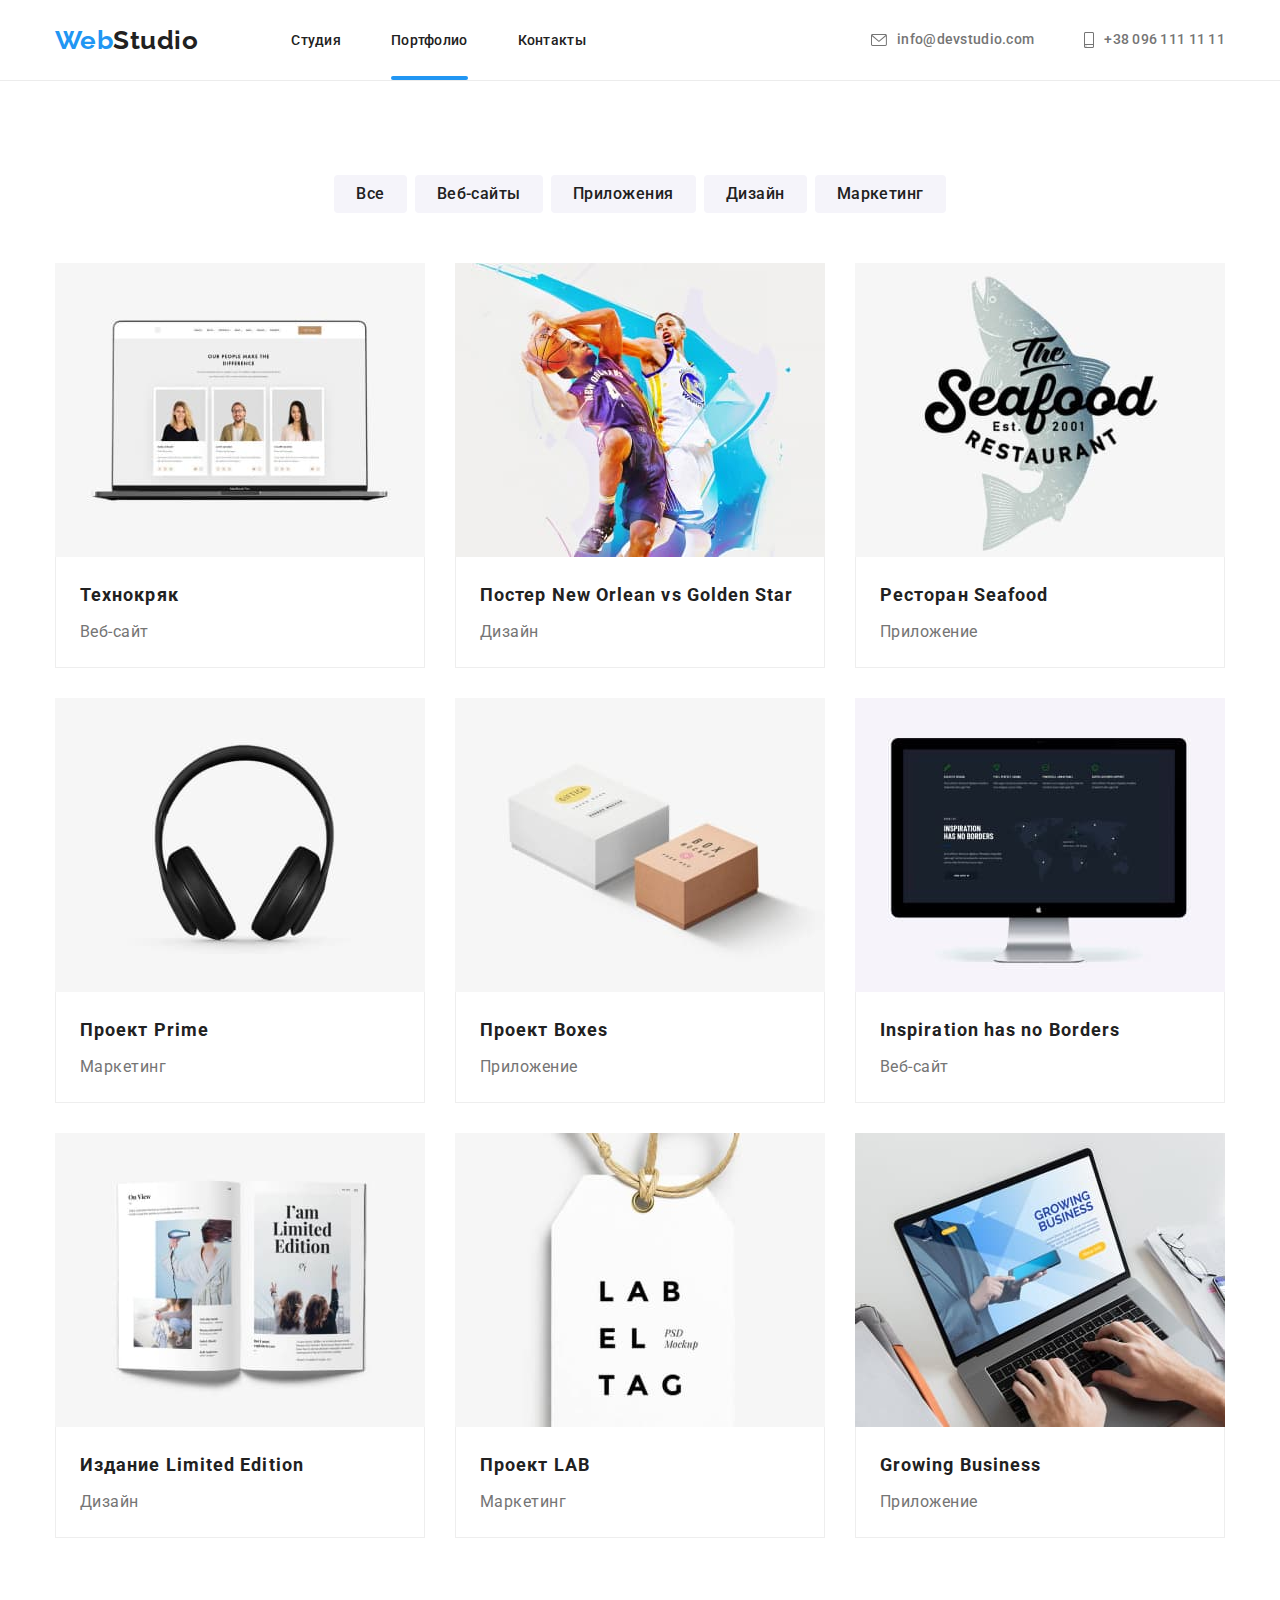
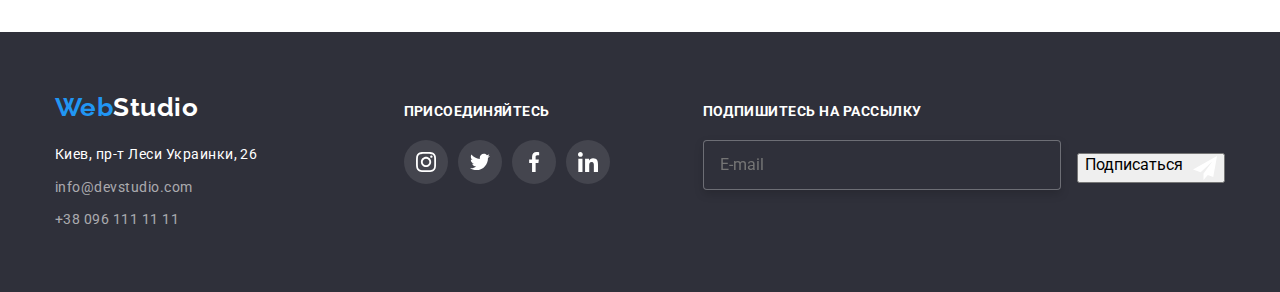
==== portfolio.html @ 2277898c "." ====
<!DOCTYPE html>
<html lang="ru">
  <head>
    <meta charset="UTF-8" />
    <meta http-equiv="X-UA-Compatible" content="IE=edge" />
    <meta name="viewport" content="width=device-width, initial-scale=1.0" />
    <title>Портфолио</title>

    <link rel="preconnect" href="https://fonts.googleapis.com" />
    <link rel="preconnect" href="https://fonts.gstatic.com" crossorigin />
    <link
      href="https://fonts.googleapis.com/css2?family=Raleway:wght@700&family=Roboto:wght@400;500;700;900&display=swap"
      rel="stylesheet"
    />

    <link
      rel="stylesheet"
      href="https://cdnjs.cloudflare.com/ajax/libs/modern-normalize/1.1.0/modern-normalize.min.css"
    />

    <link rel="stylesheet" href="./css/main.min.css">

  </head>
  <body>
    <!-- heder -->
    <header class="page-header">
      <div class="page-header__main container">
        <nav class="page-header__nav">
          <a href="" class="logo link"
            >Web<span class="logo__dark">Studio</span></a
          >
          <ul class="site-nav list">
            <li class="site-nav__item">
              <a href="./index.html" class="site-nav__link link">Студия</a>
            </li>
            <li class="site-nav__item">
              <a href="" class="site-nav__link link site-nav__link__current"
                >Портфолио</a
              >
            </li>
            <li class="site-nav__item">
              <a href="" class="site-nav__link link">Контакты</a>
            </li>
          </ul>
        </nav>

        <ul class="auth-nav list">
          <li class="auth-nav__item">
            <a href="mailto:info@devstudio.com" class="auth-nav__link link">
              <svg class="auth-nav__envelope">
                <use href="./images/icons.svg#icon-envelope"></use>
              </svg>

              info@devstudio.com
            </a>
          </li>
          <li class="auth-nav__item">
            <a href="tel:+380961111111" class="auth-nav__link link">
              <svg class="auth-nav__smartphone">
                <use href="./images/icons.svg#icon-smartphone"></use>
              </svg>

              +38 096 111 11 11
            </a>
          </li>
        </ul>
      </div>
    </header>

    <!-- main -->
    <main>
      <section class="section">
        <div class="container">
          <h1 class="visually-hidden">Фільтер по сторінці</h1>

          <!-- Навігація фільтра -->
          <ul class="navigation-list list">
            <li class="navigation-item">
              <button type="button" class="navigation-button">Все</button>
            </li>
            <li class="navigation-item">
              <button type="button" class="navigation-button">Веб-сайты</button>
            </li>
            <li class="navigation-item">
              <button type="button" class="navigation-button">
                Приложения
              </button>
            </li>
            <li class="navigation-item">
              <button type="button" class="navigation-button">Дизайн</button>
            </li>
            <li class="navigation-item">
              <button type="button" class="navigation-button">Маркетинг</button>
            </li>
          </ul>

          <!-- Фільтер -->
          <ul class="filter-list list">
            <li class="filter-item">
              <a href="" class="filter-link link">
                <div class="filter-images">
                  <img
                    src="./images/k-1.jpg"
                    alt="Технокряк"
                    width="370"
                    class="filter-img"
                  />

                  <div class="filter-overlay">
                    <p class="filter-images-text">
                      Ресурс предлагает комплексные предложения с разным уровнем
                      функционала и сервисов. Все это позволит посетителю
                      получить исчерпывающие сведения о компании или частном
                      лице.
                    </p>
                  </div>
                </div>

                <div class="filter-container">
                  <h2 class="filter-title">Технокряк</h2>
                  <p class="filter-text">Веб-сайт</p>
                </div>
              </a>
            </li>
            <li class="filter-item">
              <a href="" class="filter-link link">
                <div class="filter-images">
                  <img
                    src="./images/k-2.jpg"
                    alt="Дизайн"
                    width="370"
                    class="filter-img"
                  />
                  <div class="filter-overlay">
                    <p class="filter-images-text">
                      Ресурс предлагает комплексные предложения с разным уровнем
                      функционала и сервисов. Все это позволит посетителю
                      получить исчерпывающие сведения о компании или частном
                      лице.
                    </p>
                  </div>
                </div>

                <div class="filter-container">
                  <h2 class="filter-title">Постер New Orlean vs Golden Star</h2>
                  <p class="filter-text">Дизайн</p>
                </div>
              </a>
            </li>
            <li class="filter-item">
              <a href="" class="filter-link link">
                <div class="filter-images">
                  <img
                    src="./images/k-3.jpg"
                    alt="Приложение"
                    width="370"
                    class="filter-img"
                  />
                  <div class="filter-overlay">
                    <p class="filter-images-text">
                      Ресурс предлагает комплексные предложения с разным уровнем
                      функционала и сервисов. Все это позволит посетителю
                      получить исчерпывающие сведения о компании или частном
                      лице.
                    </p>
                  </div>
                </div>

                <div class="filter-container">
                  <h2 class="filter-title">Ресторан Seafood</h2>
                  <p class="filter-text">Приложение</p>
                </div>
              </a>
            </li>
            <li class="filter-item">
              <a href="" class="filter-link link">
                <div class="filter-images">
                  <img
                    src="./images/k-4.jpg"
                    alt="Маркетинг"
                    width="370"
                    class="filter-img"
                  />
                  <div class="filter-overlay">
                    <p class="filter-images-text">
                      Ресурс предлагает комплексные предложения с разным уровнем
                      функционала и сервисов. Все это позволит посетителю
                      получить исчерпывающие сведения о компании или частном
                      лице.
                    </p>
                  </div>
                </div>

                <div class="filter-container">
                  <h2 class="filter-title">Проект Prime</h2>
                  <p class="filter-text">Маркетинг</p>
                </div>
              </a>
            </li>
            <li class="filter-item">
              <a href="" class="filter-link link">
                <div class="filter-images">
                  <img
                    src="./images/k-5.jpg"
                    alt="Приложение"
                    width="370"
                    class="filter-img"
                  />
                  <div class="filter-overlay">
                    <p class="filter-images-text">
                      Ресурс предлагает комплексные предложения с разным уровнем
                      функционала и сервисов. Все это позволит посетителю
                      получить исчерпывающие сведения о компании или частном
                      лице.
                    </p>
                  </div>
                </div>

                <div class="filter-container">
                  <h2 class="filter-title">Проект Boxes</h2>
                  <p class="filter-text">Приложение</p>
                </div>
              </a>
            </li>
            <li class="filter-item">
              <a href="" class="filter-link link">
                <div class="filter-images">
                  <img
                    src="./images/k-6.jpg"
                    alt="Приложение"
                    width="370"
                    class="filter-img"
                  />
                  <div class="filter-overlay">
                    <p class="filter-images-text">
                      Ресурс предлагает комплексные предложения с разным уровнем
                      функционала и сервисов. Все это позволит посетителю
                      получить исчерпывающие сведения о компании или частном
                      лице.
                    </p>
                  </div>
                </div>

                <div class="filter-container">
                  <h2 class="filter-title">Inspiration has no Borders</h2>
                  <p class="filter-text">Веб-сайт</p>
                </div>
              </a>
            </li>
            <li class="filter-item">
              <a href="" class="filter-link link">
                <div class="filter-images">
                  <img
                    src="./images/k-7.jpg"
                    alt="Дизайн"
                    width="370"
                    class="filter-img"
                  />
                  <div class="filter-overlay">
                    <p class="filter-images-text">
                      Ресурс предлагает комплексные предложения с разным уровнем
                      функционала и сервисов. Все это позволит посетителю
                      получить исчерпывающие сведения о компании или частном
                      лице.
                    </p>
                  </div>
                </div>

                <div class="filter-container">
                  <h2 class="filter-title">Издание Limited Edition</h2>
                  <p class="filter-text">Дизайн</p>
                </div>
              </a>
            </li>
            <li class="filter-item">
              <a href="" class="filter-link link">
                <div class="filter-images">
                  <img
                    src="./images/k-8.jpg"
                    alt="Маркетинг"
                    width="370"
                    class="filter-img"
                  />
                  <div class="filter-overlay">
                    <p class="filter-images-text">
                      Ресурс предлагает комплексные предложения с разным уровнем
                      функционала и сервисов. Все это позволит посетителю
                      получить исчерпывающие сведения о компании или частном
                      лице.
                    </p>
                  </div>
                </div>

                <div class="filter-container">
                  <h2 class="filter-title">Проект LAB</h2>
                  <p class="filter-text">Маркетинг</p>
                </div>
              </a>
            </li>
            <li class="filter-item">
              <a href="" class="filter-link link">
                <div class="filter-images">
                  <img
                    src="./images/k-9.jpg"
                    alt="Приложение"
                    width="370"
                    class="filter-img"
                  />
                  <div class="filter-overlay">
                    <p class="filter-images-text">
                      Ресурс предлагает комплексные предложения с разным уровнем
                      функционала и сервисов. Все это позволит посетителю
                      получить исчерпывающие сведения о компании или частном
                      лице.
                    </p>
                  </div>
                </div>

                <div class="filter-container">
                  <h2 class="filter-title">Growing Business</h2>
                  <p class="filter-text">Приложение</p>
                </div>
              </a>
            </li>
          </ul>
        </div>
      </section>
    </main>

    <!----------------- footer ----------------->
    <footer class="footer">
      <div class="container footer__container">
        <div class="first-footer">
          <a href="" class="logo link"
            >Web<span class="logo__light">Studio</span>
          </a>

          <address class="address">
            <ul class="address-list list">
              <li class="address-item">
                <a
                  href="https://goo.gl/maps/rnDaSSkSqu99BaFW7"
                  class="address-maps link address-general"
                  >Киев, пр-т Леси Украинки, 26</a
                >
              </li>
              <li class="address-item">
                <a
                  href="mailto:info@devstudio.com"
                  target="_blank"
                  rel="noopener noindex nofollow"
                  class="address-link link address-general"
                  >info@devstudio.com</a
                >
              </li>
              <li class="address-item">
                <a
                  href="tel:+380961111111"
                  target="_blank"
                  rel="noopener noindex nofollow"
                  class="address-link link address-general"
                  >+38 096 111 11 11</a
                >
              </li>
            </ul>
          </address>
        </div>

        <div class="second-footer">
          <h2 class="title-icon">присоединяйтесь</h2>
          <ul class="footer-list-icon list">
            <li>
              <a href="" class="footer-link-icon link">
                <svg class="footer-icon">
                  <use href="./images/icons.svg#icon-instagram"></use>
                </svg>
              </a>
            </li>
            <li>
              <a href="" class="footer-link-icon link">
                <svg class="footer-icon">
                  <use href="./images/icons.svg#icon-twitter"></use>
                </svg>
              </a>
            </li>
            <li>
              <a href="" class="footer-link-icon link">
                <svg class="footer-icon">
                  <use href="./images/icons.svg#icon-facebook"></use>
                </svg>
              </a>
            </li>
            <li>
              <a href="" class="footer-link-icon link">
                <svg class="footer-icon">
                  <use href="./images/icons.svg#icon-linkedin"></use>
                </svg>
              </a>
            </li>
          </ul>
        </div>
        <div class="third-footer">
          <h2 class="footer-label">Подпишитесь на рассылку</h2>

          <div class="footer-btn-form">
            <input class="footer-input" type="email" placeholder="E-mail" />

            <button class="footer-button" type="button">Подписаться</button>
          </div>
        </div>
      </div>
    </footer>
  </body>
</html>
---- css/main.min.css ----
:root{--primary-text-color: #757575;--title-text-color: #212121;--accent-color: #2196f3;--text-white-color: #ffffff;--background-h-f-color: #2f303a;--background-minor-color: #f5f4fa;--background-color-icons: #afb1b8;--linear-gradient-color: rgba(47, 48, 58, 0.8);--cubic-bezier: (0.4, 0, 0.2, 1)}body{font-family:Roboto,sans-serif;letter-spacing:.03em;color:var(--primary-text-color)}.container{width:1200px;margin:0 auto;padding-left:15px;padding-right:15px}.section{padding-top:94px;padding-bottom:94px}.section__title{color:var(--title-text-color);font-weight:700;font-size:36px;line-height:1.16;text-align:center}.list{padding:0;margin:0;list-style:none}.link{text-decoration:none}img{display:block;max-width:100%;margin:0}h1,h2,h3,p{margin:0}.visually-hidden{position:absolute;width:1px;height:1px;margin:-1px;border:0;padding:0;white-space:nowrap;clip-path:inset(100%);clip:rect(0 0 0 0);overflow:hidden}.logo{display:block;font-family:Raleway,sans-serif;font-weight:700;font-size:26px;line-height:1.19;color:var(--accent-color)}.logo__dark{color:var(--title-text-color)}.logo__light{color:var(--text-white-color)}.button{width:200px;height:50px;justify-content:center;align-items:center;border:none;cursor:pointer;background-color:var(--accent-color);color:var(--text-white-color);box-shadow:0px 4px 4px rgba(0,0,0,.15);border-radius:4px}.page-header{background-color:var(--text-white-color);border-bottom:1px solid #ececec}.page-header__main{display:flex}.page-header__nav{display:flex;align-items:center}.site-nav{display:flex;margin-left:93px}.site-nav__item{margin-right:50px}.site-nav__item:last-child{margin-right:0}.site-nav__link{padding-top:32px;padding-bottom:32px;color:var(--title-text-color);font-weight:500;font-size:14px;line-height:1.14;letter-spacing:.02em;transition-property:color;transition-duration:250ms;transition-timing-function:var(--cubic-bezier)}.site-nav__link:hover,.site-nav__link:focus{color:var(--accent-color)}.site-nav__link.current{color:var(--accent-color)}.site-nav__link{position:relative}.site-nav__link__current::after{content:"";position:absolute;width:100%;height:2px;bottom:0;left:0;background-color:var(--accent-color);background-repeat:4px}.site-nav__link__current::after{content:"";width:100%;height:4px;border-radius:2px}.auth-nav{display:flex;align-items:center;margin-left:auto}.auth-nav__item{margin-left:50px}.auth-nav__item:first-child{margin-left:0}.auth-nav__link{display:flex;align-items:center;padding-top:32px;padding-bottom:32px;color:var(--primary-text-color);fill:var(--primary-text-color);font-weight:500;font-size:14px;line-height:1.14;letter-spacing:.02em;transition-property:color,fill;transition-duration:250ms;transition-timing-function:var(--cubic-bezier)}.auth-nav__link:hover,.auth-nav__link:focus{color:var(--accent-color);fill:var(--accent-color)}.auth-nav__envelope{width:16px;height:12px;margin-right:10px}.auth-nav__smartphone{width:10px;height:16px;margin-right:10px}.hero{max-width:1600px;height:600px;margin-left:auto;margin-right:auto;padding-top:200px;padding-bottom:200px;text-align:center;background-color:var(--background-h-f-color);background-image:linear-gradient(to right, rgba(47, 48, 58, 0.4), rgba(47, 48, 58, 0.4)),url(../images/Img.svg);background-repeat:no-repeat;background-position:center;background-size:cover}.hero__title{margin-top:0;margin-bottom:30px;color:var(--text-white-color);font-weight:900;font-size:44px;line-height:1.36;letter-spacing:.06em;text-transform:uppercase}.hero__button{font-weight:700;font-size:16px;line-height:1.87;text-align:center;letter-spacing:.06em;border:rgba(0,0,0,0)}.footer{padding-top:60px;padding-bottom:60px;background-color:var(--background-h-f-color)}.footer__container{display:flex;align-items:baseline}.first-footer{flex-grow:1;align-items:center}.address{display:flex;font-style:normal}.address-list{margin-top:20px}.address-list .address-item+.address-item{margin-top:9px}.address-general{font-size:14px;line-height:1.71}.address-maps{color:var(--text-white-color)}.address-link{color:rgba(255,255,255,.6)}.second-footer{align-items:center;margin-left:70px}.title-icon{margin-bottom:20px;font-weight:700;font-size:14px;line-height:1.14;text-transform:uppercase;color:var(--text-white-color)}.footer-list-icon{display:flex;align-items:center}.footer-link-icon{width:44px;height:44px;border-radius:50%;display:flex;justify-content:center;align-items:center;background:rgba(255,255,255,.1);fill:var(--text-white-color);transition-property:background-color,fill;transition-duration:250ms;transition-timing-function:var(--cubic-bezier)}.footer-link-icon:hover,.footer-link-icon:focus{background-color:var(--accent-color);fill:var(--text-white-color)}.footer-list-icon li+li{margin-left:10px}.footer-icon{width:20px;height:20px}.third-footer{margin-left:93px}.footer-label{margin-bottom:20px;font-weight:700;font-size:14px;line-height:1.14;text-transform:uppercase;color:var(--text-white-color)}.footer-input{width:358px;height:50px;padding-left:16px;color:var(--text-white-color);background-color:var(--background-h-f-color);border:1px solid rgba(255,255,255,.3);filter:drop-shadow(0px 4px 4px rgba(0, 0, 0, 0.15));border-radius:4px}.footer-button{display:inline-flex;margin-left:12px}.footer-button::after{content:"";width:24px;height:24px;margin-left:10px;background-image:url(../images/envelope-f.svg);background-size:contain}.footer-button:hover,.footer-button:focus{background-color:var(--accent-color)}.features{display:flex}.features__container{display:flex;justify-content:center;align-items:center;height:120px;margin-bottom:30px;background-color:var(--background-minor-color)}.features__icon{width:70px;height:70px}.features__item{margin-left:30px}.features__item:first-child{margin-left:0}.features__title{color:var(--title-text-color);font-weight:700;font-size:14px;line-height:1.14;text-transform:uppercase;margin-top:0;margin-bottom:10px}.features__text{font-size:14px;line-height:1.71;margin-top:0;margin-bottom:0}.work{padding-top:0}.work__title{margin-bottom:50px}.works{display:flex}.works__item{position:relative;width:370px;height:294px}.works__container{display:flex;position:absolute;justify-content:center;align-items:center;left:0;bottom:0;width:370px;height:70px;background:var(--linear-gradient-color)}.works__title{font-weight:700;font-size:14px;line-height:1.14;text-transform:uppercase;color:var(--text-white-color)}.works__item{margin-left:30px}.works__item:first-child{margin-left:0}.our-team{background-color:var(--background-minor-color)}.our-team__title{margin-top:0;margin-bottom:50px}.team{display:flex}.team__item{width:270px;margin-left:30px;background-color:var(--text-white-color);box-shadow:0px 1px 3px rgba(0,0,0,.12),0px 1px 1px rgba(0,0,0,.14),0px 2px 1px rgba(0,0,0,.2);border-radius:0px 0px 4px 4px}.team__item:first-child{margin-left:0}.team__container{display:block;text-align:center;padding-top:30px;padding-bottom:30px}.team__title{color:var(--title-text-color);font-weight:500;font-size:16px;line-height:1.18;margin-top:0;margin-bottom:10px}.team__text{font-size:16px;line-height:1.18;margin-top:0;margin-bottom:16px}.network{display:flex;justify-content:center;text-align:center}.network__item{margin-left:10px}.network__item:first-child{margin-left:0}.network__link{width:44px;height:44px;border-radius:50%;display:flex;justify-content:center;align-items:center;fill:var(--background-color-icons);transition-property:background-color,fill;transition-duration:250ms;transition-timing-function:var(--cubic-bezier)}.network__link:hover,.network__link:focus{background-color:var(--accent-color);fill:var(--text-white-color)}.network__icon{width:20px;height:20px}.customers__title{margin-bottom:50px}.customers{display:flex}.customers__link{width:170px;height:92px;display:flex;justify-content:center;align-items:center;fill:var(--background-color-icons);border:1px solid var(--background-color-icons);box-sizing:border-box;border-radius:4px;transition-property:border,fill;transition-duration:250ms;transition-timing-function:var(--cubic-bezier)}.customers__link:hover,.customers__link:focus{border:1px solid var(--accent-color);fill:var(--accent-color)}.customers_svg{width:106px;height:60px}.customers__item{margin-left:30px}.customers__item:first-child{margin-left:0}.navigation-list{display:flex;justify-content:center;margin-bottom:50px}.navigation-button{border:none;margin:0;padding:6px 22px;background-color:#f5f4fa;color:var(--title-text-color);font-weight:500;font-size:16px;line-height:1.62;text-align:center;letter-spacing:.03em;border-radius:4px;cursor:pointer;transition-property:background-color,color,box-shadow;transition-duration:250ms;transition-timing-function:var(--cubic-bezier)}.navigation-list .navigation-button:hover,.navigation-list .navigation-button:focus{background-color:var(--accent-color);color:var(--text-white-color);box-shadow:0px 3px 1px rgba(0,0,0,.1),0px 1px 2px rgba(0,0,0,.08),0px 2px 2px rgba(0,0,0,.12)}.navigation-list .navigation-item+.navigation-item{margin-left:8px}.filter-list{display:flex;flex-wrap:wrap;margin:-15px}.filter-item{width:370px;margin:15px}.filter-link{display:block;color:var(--primary-text-color);transition-property:box-shadow;transition-duration:250ms;transition-timing-function:var(--cubic-bezier)}.filter-link:hover,.filter-link:focus{box-shadow:0px 1px 1px rgba(0,0,0,.12),0px 4px 4px rgba(0,0,0,.06),1px 4px 6px rgba(0,0,0,.16)}.filter-link:hover .filter-overlay{transform:translateY(0)}.filter-images{position:relative;width:100%;overflow:hidden}.filter-overlay{position:absolute;width:100%;height:100%;top:0;left:0;background:rgba(33,150,243,.9);transform:translateY(100%);transition:transform 250ms cubic-bezier(0.4, 0, 0.2, 1)}.filter-images-text{padding:63px 24px;font-weight:400;font-size:18px;line-height:1.55;color:var(--text-white-color)}.filter-container{padding:20px 24px;border-right-width:1px;border-right-style:solid;border-right-color:#eee;border-bottom-width:1px;border-bottom-style:solid;border-bottom-color:#eee;border-left-width:1px;border-left-style:solid;border-left-color:#eee}.filter-title{margin-bottom:4px;color:var(--title-text-color);font-weight:700;font-size:18px;line-height:2;letter-spacing:.06em}.filter-text{font-size:16px;line-height:1.87}.modal{position:fixed;top:0;left:0;width:100%;height:100%;background:rgba(0,0,0,.2)}.modal.is-hidden{opacity:0;pointer-events:none}.modal-window{position:absolute;top:50%;left:50%;transform:translate(-50%, -50%);padding:40px;background:var(--text-white-color);box-shadow:0px 1px 3px rgba(0,0,0,.12),0px 1px 1px rgba(0,0,0,.14),0px 2px 1px rgba(0,0,0,.2);border-radius:4px}.modal-button{display:flex;position:absolute;top:8px;right:8px;align-items:center;justify-content:center;border:none;width:30px;height:30px;cursor:pointer;border-radius:50%;border:1px solid rgba(0,0,0,.1);background:rgba(0,0,0,0);transition-property:fill;transition-duration:250ms;transition-timing-function:var(--cubic-bezier)}.modal-svg{top:8px;right:8px;border:none;width:18px;height:18px}.modal-button:hover,.modal-button:focus{fill:var(--accent-color)}.modal-title{margin-bottom:12px;font-weight:700;font-size:20px;line-height:1.15;text-align:center;color:var(--title-text-color)}.modal-form{display:block;width:448px;margin:0 auto;justify-content:center;align-items:center}.form-label{display:block;margin-bottom:4px;font-weight:400;font-size:12px;line-height:1.16;letter-spacing:.01em;color:var(--primary-text-color)}.modal-container{position:relative;margin-bottom:10px}.form-input{width:100%;height:40px;outline:none;padding:12px 42px;border:1px solid rgba(33,33,33,.2);border-radius:4px;transition-property:border;transition-duration:250ms;transition-timing-function:var(--cubic-bezier)}.form-input:focus{border-color:var(--accent-color)}.modal-form-svg{position:absolute;top:50%;left:15px;transform:translateY(-50%);width:18px;height:18px;transition-property:fill;transition-duration:250ms;transition-timing-function:var(--cubic-bezier)}.modal-container:focus-within .modal-form-svg{border-color:var(--accent-color);fill:var(--accent-color)}.form-textarea{resize:none;width:100%;height:120px;margin-bottom:20px;padding-top:10px;font-weight:400;font-size:12px;line-height:1.16;letter-spacing:.01em;color:rgba(117,117,117,.5);border:1px solid rgba(33,33,33,.2);border-radius:4px}.checkbox-h{--webkit-appearance: none;--moz-appearance: none;appearance:none}.label-checkbox{display:flex;justify-content:center;align-items:center;cursor:pointer;margin-bottom:30px}.icon{display:flex;align-items:center;margin-right:9px;width:16px;height:15px;border:2px solid var(--title-text-color);border-radius:2px}.checkbox-h:focus+.icon{border-color:var(--accent-color);background-image:url(../images/icon\ check1.svg);border-style:contain;background-origin:border-box}.svg-checkbox{width:16px;height:15px;border-radius:1px solid var(--title-text-color)}.span-checkbox{font-size:14px;line-height:1.71}.link-checkbox{font-size:14px;line-height:1.71;color:var(--accent-color)}.button-submit{display:flex;margin:0 auto}/*# sourceMappingURL=main.min.css.map */
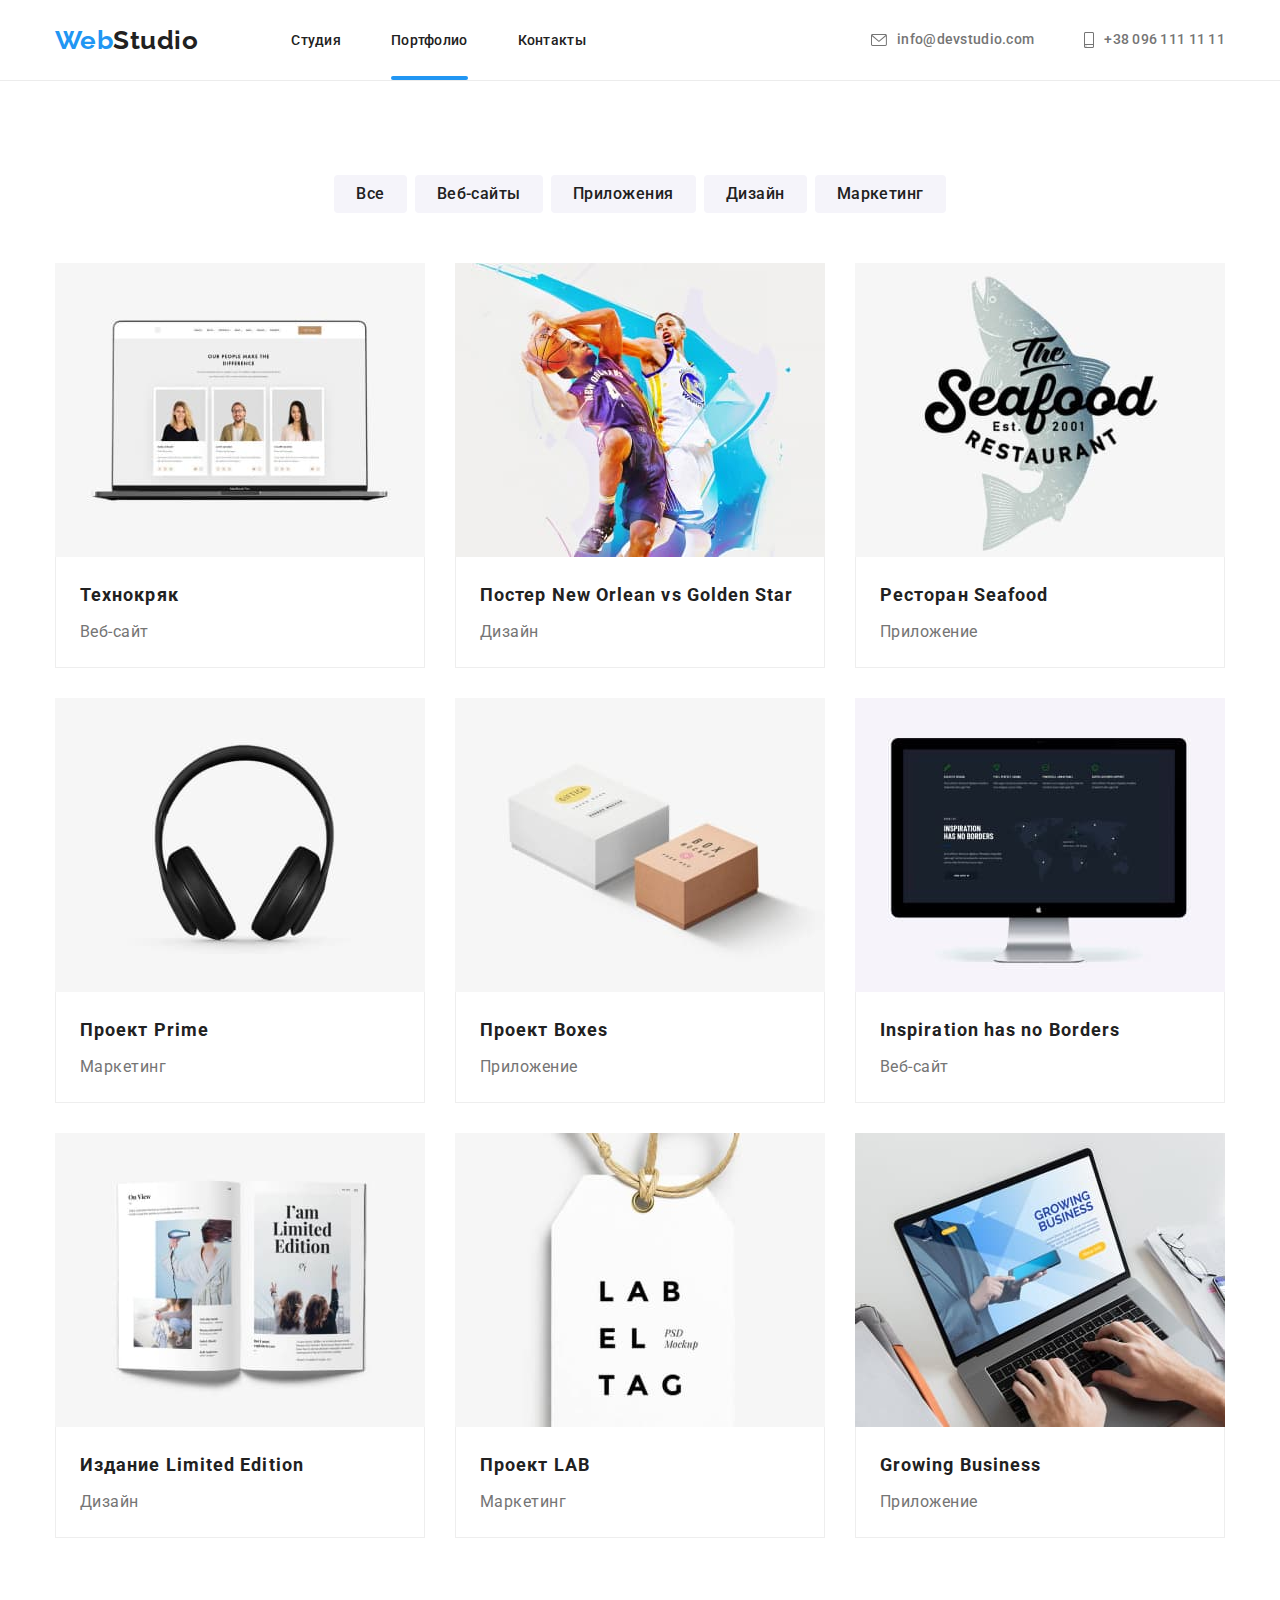
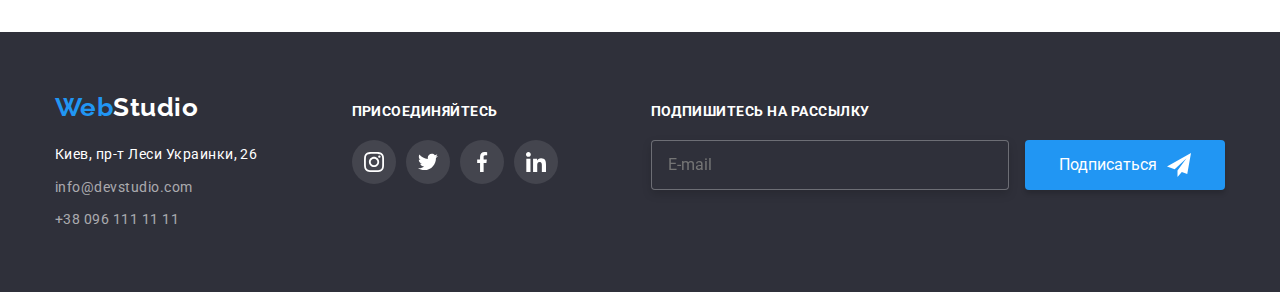
==== commit c61ce086: "ю" ====
--- a/portfolio.html
+++ b/portfolio.html
@@ -18,8 +18,7 @@
       href="https://cdnjs.cloudflare.com/ajax/libs/modern-normalize/1.1.0/modern-normalize.min.css"
     />
 
-    <link rel="stylesheet" href="./css/main.min.css">
-
+    <link rel="stylesheet" href="./css/main.min.css" />
   </head>
   <body>
     <!-- heder -->
@@ -328,7 +327,7 @@
     </main>
 
     <!----------------- footer ----------------->
-    <footer class="footer">
+      <footer class="footer">
       <div class="container footer__container">
         <div class="first-footer">
           <a href="" class="logo link"
@@ -369,28 +368,28 @@
         <div class="second-footer">
           <h2 class="title-icon">присоединяйтесь</h2>
           <ul class="footer-list-icon list">
-            <li>
+            <li class="footer-list-item">
               <a href="" class="footer-link-icon link">
                 <svg class="footer-icon">
                   <use href="./images/icons.svg#icon-instagram"></use>
                 </svg>
               </a>
             </li>
-            <li>
+            <li class="footer-list-item">
               <a href="" class="footer-link-icon link">
                 <svg class="footer-icon">
                   <use href="./images/icons.svg#icon-twitter"></use>
                 </svg>
               </a>
             </li>
-            <li>
+            <li class="footer-list-item">
               <a href="" class="footer-link-icon link">
                 <svg class="footer-icon">
                   <use href="./images/icons.svg#icon-facebook"></use>
                 </svg>
               </a>
             </li>
-            <li>
+            <li class="footer-list-item">
               <a href="" class="footer-link-icon link">
                 <svg class="footer-icon">
                   <use href="./images/icons.svg#icon-linkedin"></use>
@@ -399,14 +398,15 @@
             </li>
           </ul>
         </div>
+
         <div class="third-footer">
           <h2 class="footer-label">Подпишитесь на рассылку</h2>
 
-          <div class="footer-btn-form">
+          <form class="footer-btn-form">
             <input class="footer-input" type="email" placeholder="E-mail" />
 
-            <button class="footer-button" type="button">Подписаться</button>
-          </div>
+            <button class="button footer-button" type="button">Подписаться</button>
+          </form>
         </div>
       </div>
     </footer>
--- a/css/main.min.css
+++ b/css/main.min.css
@@ -1 +1 @@
-:root{--primary-text-color: #757575;--title-text-color: #212121;--accent-color: #2196f3;--text-white-color: #ffffff;--background-h-f-color: #2f303a;--background-minor-color: #f5f4fa;--background-color-icons: #afb1b8;--linear-gradient-color: rgba(47, 48, 58, 0.8);--cubic-bezier: (0.4, 0, 0.2, 1)}body{font-family:Roboto,sans-serif;letter-spacing:.03em;color:var(--primary-text-color)}.container{width:1200px;margin:0 auto;padding-left:15px;padding-right:15px}.section{padding-top:94px;padding-bottom:94px}.section__title{color:var(--title-text-color);font-weight:700;font-size:36px;line-height:1.16;text-align:center}.list{padding:0;margin:0;list-style:none}.link{text-decoration:none}img{display:block;max-width:100%;margin:0}h1,h2,h3,p{margin:0}.visually-hidden{position:absolute;width:1px;height:1px;margin:-1px;border:0;padding:0;white-space:nowrap;clip-path:inset(100%);clip:rect(0 0 0 0);overflow:hidden}.logo{display:block;font-family:Raleway,sans-serif;font-weight:700;font-size:26px;line-height:1.19;color:var(--accent-color)}.logo__dark{color:var(--title-text-color)}.logo__light{color:var(--text-white-color)}.button{width:200px;height:50px;justify-content:center;align-items:center;border:none;cursor:pointer;background-color:var(--accent-color);color:var(--text-white-color);box-shadow:0px 4px 4px rgba(0,0,0,.15);border-radius:4px}.page-header{background-color:var(--text-white-color);border-bottom:1px solid #ececec}.page-header__main{display:flex}.page-header__nav{display:flex;align-items:center}.site-nav{display:flex;margin-left:93px}.site-nav__item{margin-right:50px}.site-nav__item:last-child{margin-right:0}.site-nav__link{padding-top:32px;padding-bottom:32px;color:var(--title-text-color);font-weight:500;font-size:14px;line-height:1.14;letter-spacing:.02em;transition-property:color;transition-duration:250ms;transition-timing-function:var(--cubic-bezier)}.site-nav__link:hover,.site-nav__link:focus{color:var(--accent-color)}.site-nav__link.current{color:var(--accent-color)}.site-nav__link{position:relative}.site-nav__link__current::after{content:"";position:absolute;width:100%;height:2px;bottom:0;left:0;background-color:var(--accent-color);background-repeat:4px}.site-nav__link__current::after{content:"";width:100%;height:4px;border-radius:2px}.auth-nav{display:flex;align-items:center;margin-left:auto}.auth-nav__item{margin-left:50px}.auth-nav__item:first-child{margin-left:0}.auth-nav__link{display:flex;align-items:center;padding-top:32px;padding-bottom:32px;color:var(--primary-text-color);fill:var(--primary-text-color);font-weight:500;font-size:14px;line-height:1.14;letter-spacing:.02em;transition-property:color,fill;transition-duration:250ms;transition-timing-function:var(--cubic-bezier)}.auth-nav__link:hover,.auth-nav__link:focus{color:var(--accent-color);fill:var(--accent-color)}.auth-nav__envelope{width:16px;height:12px;margin-right:10px}.auth-nav__smartphone{width:10px;height:16px;margin-right:10px}.hero{max-width:1600px;height:600px;margin-left:auto;margin-right:auto;padding-top:200px;padding-bottom:200px;text-align:center;background-color:var(--background-h-f-color);background-image:linear-gradient(to right, rgba(47, 48, 58, 0.4), rgba(47, 48, 58, 0.4)),url(../images/Img.svg);background-repeat:no-repeat;background-position:center;background-size:cover}.hero__title{margin-top:0;margin-bottom:30px;color:var(--text-white-color);font-weight:900;font-size:44px;line-height:1.36;letter-spacing:.06em;text-transform:uppercase}.hero__button{font-weight:700;font-size:16px;line-height:1.87;text-align:center;letter-spacing:.06em;border:rgba(0,0,0,0)}.footer{padding-top:60px;padding-bottom:60px;background-color:var(--background-h-f-color)}.footer__container{display:flex;align-items:baseline}.first-footer{flex-grow:1;align-items:center}.address{display:flex;font-style:normal}.address-list{margin-top:20px}.address-list .address-item+.address-item{margin-top:9px}.address-general{font-size:14px;line-height:1.71}.address-maps{color:var(--text-white-color)}.address-link{color:rgba(255,255,255,.6)}.second-footer{align-items:center;margin-left:70px}.title-icon{margin-bottom:20px;font-weight:700;font-size:14px;line-height:1.14;text-transform:uppercase;color:var(--text-white-color)}.footer-list-icon{display:flex;align-items:center}.footer-link-icon{width:44px;height:44px;border-radius:50%;display:flex;justify-content:center;align-items:center;background:rgba(255,255,255,.1);fill:var(--text-white-color);transition-property:background-color,fill;transition-duration:250ms;transition-timing-function:var(--cubic-bezier)}.footer-link-icon:hover,.footer-link-icon:focus{background-color:var(--accent-color);fill:var(--text-white-color)}.footer-list-icon li+li{margin-left:10px}.footer-icon{width:20px;height:20px}.third-footer{margin-left:93px}.footer-label{margin-bottom:20px;font-weight:700;font-size:14px;line-height:1.14;text-transform:uppercase;color:var(--text-white-color)}.footer-input{width:358px;height:50px;padding-left:16px;color:var(--text-white-color);background-color:var(--background-h-f-color);border:1px solid rgba(255,255,255,.3);filter:drop-shadow(0px 4px 4px rgba(0, 0, 0, 0.15));border-radius:4px}.footer-button{display:inline-flex;margin-left:12px}.footer-button::after{content:"";width:24px;height:24px;margin-left:10px;background-image:url(../images/envelope-f.svg);background-size:contain}.footer-button:hover,.footer-button:focus{background-color:var(--accent-color)}.features{display:flex}.features__container{display:flex;justify-content:center;align-items:center;height:120px;margin-bottom:30px;background-color:var(--background-minor-color)}.features__icon{width:70px;height:70px}.features__item{margin-left:30px}.features__item:first-child{margin-left:0}.features__title{color:var(--title-text-color);font-weight:700;font-size:14px;line-height:1.14;text-transform:uppercase;margin-top:0;margin-bottom:10px}.features__text{font-size:14px;line-height:1.71;margin-top:0;margin-bottom:0}.work{padding-top:0}.work__title{margin-bottom:50px}.works{display:flex}.works__item{position:relative;width:370px;height:294px}.works__container{display:flex;position:absolute;justify-content:center;align-items:center;left:0;bottom:0;width:370px;height:70px;background:var(--linear-gradient-color)}.works__title{font-weight:700;font-size:14px;line-height:1.14;text-transform:uppercase;color:var(--text-white-color)}.works__item{margin-left:30px}.works__item:first-child{margin-left:0}.our-team{background-color:var(--background-minor-color)}.our-team__title{margin-top:0;margin-bottom:50px}.team{display:flex}.team__item{width:270px;margin-left:30px;background-color:var(--text-white-color);box-shadow:0px 1px 3px rgba(0,0,0,.12),0px 1px 1px rgba(0,0,0,.14),0px 2px 1px rgba(0,0,0,.2);border-radius:0px 0px 4px 4px}.team__item:first-child{margin-left:0}.team__container{display:block;text-align:center;padding-top:30px;padding-bottom:30px}.team__title{color:var(--title-text-color);font-weight:500;font-size:16px;line-height:1.18;margin-top:0;margin-bottom:10px}.team__text{font-size:16px;line-height:1.18;margin-top:0;margin-bottom:16px}.network{display:flex;justify-content:center;text-align:center}.network__item{margin-left:10px}.network__item:first-child{margin-left:0}.network__link{width:44px;height:44px;border-radius:50%;display:flex;justify-content:center;align-items:center;fill:var(--background-color-icons);transition-property:background-color,fill;transition-duration:250ms;transition-timing-function:var(--cubic-bezier)}.network__link:hover,.network__link:focus{background-color:var(--accent-color);fill:var(--text-white-color)}.network__icon{width:20px;height:20px}.customers__title{margin-bottom:50px}.customers{display:flex}.customers__link{width:170px;height:92px;display:flex;justify-content:center;align-items:center;fill:var(--background-color-icons);border:1px solid var(--background-color-icons);box-sizing:border-box;border-radius:4px;transition-property:border,fill;transition-duration:250ms;transition-timing-function:var(--cubic-bezier)}.customers__link:hover,.customers__link:focus{border:1px solid var(--accent-color);fill:var(--accent-color)}.customers_svg{width:106px;height:60px}.customers__item{margin-left:30px}.customers__item:first-child{margin-left:0}.navigation-list{display:flex;justify-content:center;margin-bottom:50px}.navigation-button{border:none;margin:0;padding:6px 22px;background-color:#f5f4fa;color:var(--title-text-color);font-weight:500;font-size:16px;line-height:1.62;text-align:center;letter-spacing:.03em;border-radius:4px;cursor:pointer;transition-property:background-color,color,box-shadow;transition-duration:250ms;transition-timing-function:var(--cubic-bezier)}.navigation-list .navigation-button:hover,.navigation-list .navigation-button:focus{background-color:var(--accent-color);color:var(--text-white-color);box-shadow:0px 3px 1px rgba(0,0,0,.1),0px 1px 2px rgba(0,0,0,.08),0px 2px 2px rgba(0,0,0,.12)}.navigation-list .navigation-item+.navigation-item{margin-left:8px}.filter-list{display:flex;flex-wrap:wrap;margin:-15px}.filter-item{width:370px;margin:15px}.filter-link{display:block;color:var(--primary-text-color);transition-property:box-shadow;transition-duration:250ms;transition-timing-function:var(--cubic-bezier)}.filter-link:hover,.filter-link:focus{box-shadow:0px 1px 1px rgba(0,0,0,.12),0px 4px 4px rgba(0,0,0,.06),1px 4px 6px rgba(0,0,0,.16)}.filter-link:hover .filter-overlay{transform:translateY(0)}.filter-images{position:relative;width:100%;overflow:hidden}.filter-overlay{position:absolute;width:100%;height:100%;top:0;left:0;background:rgba(33,150,243,.9);transform:translateY(100%);transition:transform 250ms cubic-bezier(0.4, 0, 0.2, 1)}.filter-images-text{padding:63px 24px;font-weight:400;font-size:18px;line-height:1.55;color:var(--text-white-color)}.filter-container{padding:20px 24px;border-right-width:1px;border-right-style:solid;border-right-color:#eee;border-bottom-width:1px;border-bottom-style:solid;border-bottom-color:#eee;border-left-width:1px;border-left-style:solid;border-left-color:#eee}.filter-title{margin-bottom:4px;color:var(--title-text-color);font-weight:700;font-size:18px;line-height:2;letter-spacing:.06em}.filter-text{font-size:16px;line-height:1.87}.modal{position:fixed;top:0;left:0;width:100%;height:100%;background:rgba(0,0,0,.2)}.modal.is-hidden{opacity:0;pointer-events:none}.modal-window{position:absolute;top:50%;left:50%;transform:translate(-50%, -50%);padding:40px;background:var(--text-white-color);box-shadow:0px 1px 3px rgba(0,0,0,.12),0px 1px 1px rgba(0,0,0,.14),0px 2px 1px rgba(0,0,0,.2);border-radius:4px}.modal-button{display:flex;position:absolute;top:8px;right:8px;align-items:center;justify-content:center;border:none;width:30px;height:30px;cursor:pointer;border-radius:50%;border:1px solid rgba(0,0,0,.1);background:rgba(0,0,0,0);transition-property:fill;transition-duration:250ms;transition-timing-function:var(--cubic-bezier)}.modal-svg{top:8px;right:8px;border:none;width:18px;height:18px}.modal-button:hover,.modal-button:focus{fill:var(--accent-color)}.modal-title{margin-bottom:12px;font-weight:700;font-size:20px;line-height:1.15;text-align:center;color:var(--title-text-color)}.modal-form{display:block;width:448px;margin:0 auto;justify-content:center;align-items:center}.form-label{display:block;margin-bottom:4px;font-weight:400;font-size:12px;line-height:1.16;letter-spacing:.01em;color:var(--primary-text-color)}.modal-container{position:relative;margin-bottom:10px}.form-input{width:100%;height:40px;outline:none;padding:12px 42px;border:1px solid rgba(33,33,33,.2);border-radius:4px;transition-property:border;transition-duration:250ms;transition-timing-function:var(--cubic-bezier)}.form-input:focus{border-color:var(--accent-color)}.modal-form-svg{position:absolute;top:50%;left:15px;transform:translateY(-50%);width:18px;height:18px;transition-property:fill;transition-duration:250ms;transition-timing-function:var(--cubic-bezier)}.modal-container:focus-within .modal-form-svg{border-color:var(--accent-color);fill:var(--accent-color)}.form-textarea{resize:none;width:100%;height:120px;margin-bottom:20px;padding-top:10px;font-weight:400;font-size:12px;line-height:1.16;letter-spacing:.01em;color:rgba(117,117,117,.5);border:1px solid rgba(33,33,33,.2);border-radius:4px}.checkbox-h{--webkit-appearance: none;--moz-appearance: none;appearance:none}.label-checkbox{display:flex;justify-content:center;align-items:center;cursor:pointer;margin-bottom:30px}.icon{display:flex;align-items:center;margin-right:9px;width:16px;height:15px;border:2px solid var(--title-text-color);border-radius:2px}.checkbox-h:focus+.icon{border-color:var(--accent-color);background-image:url(../images/icon\ check1.svg);border-style:contain;background-origin:border-box}.svg-checkbox{width:16px;height:15px;border-radius:1px solid var(--title-text-color)}.span-checkbox{font-size:14px;line-height:1.71}.link-checkbox{font-size:14px;line-height:1.71;color:var(--accent-color)}.button-submit{display:flex;margin:0 auto}/*# sourceMappingURL=main.min.css.map */+:root{--primary-text-color: #757575;--title-text-color: #212121;--accent-color: #2196f3;--text-white-color: #ffffff;--background-h-f-color: #2f303a;--background-minor-color: #f5f4fa;--background-color-icons: #afb1b8;--linear-gradient-color: rgba(47, 48, 58, 0.8);--cubic-bezier: (0.4, 0, 0.2, 1)}body{font-family:Roboto,sans-serif;letter-spacing:.03em;color:var(--primary-text-color)}.container{width:1200px;margin:0 auto;padding-left:15px;padding-right:15px}.section{padding-top:94px;padding-bottom:94px}.section__title{color:var(--title-text-color);font-weight:700;font-size:36px;line-height:1.16;text-align:center}.list{padding:0;margin:0;list-style:none}.link{text-decoration:none}img{display:block;max-width:100%;margin:0}h1,h2,h3,p{margin:0}.visually-hidden{position:absolute;width:1px;height:1px;margin:-1px;border:0;padding:0;white-space:nowrap;clip-path:inset(100%);clip:rect(0 0 0 0);overflow:hidden}.logo{display:block;font-family:Raleway,sans-serif;font-weight:700;font-size:26px;line-height:1.19;color:var(--accent-color)}.logo__dark{color:var(--title-text-color)}.logo__light{color:var(--text-white-color)}.button{width:200px;height:50px;justify-content:center;align-items:center;border:none;cursor:pointer;background-color:var(--accent-color);color:var(--text-white-color);box-shadow:0px 4px 4px rgba(0,0,0,.15);border-radius:4px}.page-header{background-color:var(--text-white-color);border-bottom:1px solid #ececec}.page-header__main{display:flex}.page-header__nav{display:flex;align-items:center}.site-nav{display:flex;margin-left:93px}.site-nav__item{margin-right:50px}.site-nav__item:last-child{margin-right:0}.site-nav__link{padding-top:32px;padding-bottom:32px;color:var(--title-text-color);font-weight:500;font-size:14px;line-height:1.14;letter-spacing:.02em;transition-property:color;transition-duration:250ms;transition-timing-function:var(--cubic-bezier)}.site-nav__link:hover,.site-nav__link:focus{color:var(--accent-color)}.site-nav__link{position:relative}.site-nav__link__current::after{content:"";position:absolute;width:100%;height:4px;bottom:0;left:0;background-color:var(--accent-color);border-radius:2px}.auth-nav{display:flex;align-items:center;margin-left:auto}.auth-nav__item{margin-left:50px}.auth-nav__item:first-child{margin-left:0}.auth-nav__link{display:flex;align-items:center;padding-top:32px;padding-bottom:32px;color:var(--primary-text-color);fill:var(--primary-text-color);font-weight:500;font-size:14px;line-height:1.14;letter-spacing:.02em;transition-property:color,fill;transition-duration:250ms;transition-timing-function:var(--cubic-bezier)}.auth-nav__link:hover,.auth-nav__link:focus{color:var(--accent-color);fill:var(--accent-color)}.auth-nav__envelope{width:16px;height:12px;margin-right:10px}.auth-nav__smartphone{width:10px;height:16px;margin-right:10px}.hero{max-width:1600px;height:600px;margin-left:auto;margin-right:auto;padding-top:200px;padding-bottom:200px;text-align:center;background-color:var(--background-h-f-color);background-image:linear-gradient(to right, rgba(47, 48, 58, 0.4), rgba(47, 48, 58, 0.4)),url(../images/Img.svg);background-repeat:no-repeat;background-position:center;background-size:cover}.hero__title{margin-top:0;margin-bottom:30px;color:var(--text-white-color);font-weight:900;font-size:44px;line-height:1.36;letter-spacing:.06em;text-transform:uppercase}.hero__button{font-weight:700;font-size:16px;line-height:1.87;text-align:center;letter-spacing:.06em;border:rgba(0,0,0,0)}.footer{padding-top:60px;padding-bottom:60px;background-color:var(--background-h-f-color)}.footer__container{display:flex;align-items:baseline}.first-footer{flex-grow:1;align-items:center}.address{display:flex;font-style:normal}.address-list{margin-top:20px}.address-item{margin-top:9px}.address-item:first-child{margin-top:0}.address-general{font-size:14px;line-height:1.71}.address-maps{color:var(--text-white-color)}.address-link{color:rgba(255,255,255,.6)}.second-footer{align-items:center;margin-left:70px}.title-icon{margin-bottom:20px;font-weight:700;font-size:14px;line-height:1.14;text-transform:uppercase;color:var(--text-white-color)}.footer-list-icon{display:flex;align-items:center}.footer-list-item{margin-left:10px}.footer-list-item:first-child{margin-left:0}.footer-link-icon{width:44px;height:44px;border-radius:50%;display:flex;justify-content:center;align-items:center;background:rgba(255,255,255,.1);fill:var(--text-white-color);transition-property:background-color,fill;transition-duration:250ms;transition-timing-function:var(--cubic-bezier)}.footer-link-icon:hover,.footer-link-icon:focus{background-color:var(--accent-color);fill:var(--text-white-color)}.footer-icon{width:20px;height:20px}.third-footer{margin-left:93px}.footer-label{margin-bottom:20px;font-weight:700;font-size:14px;line-height:1.14;text-transform:uppercase;color:var(--text-white-color)}.footer-input{width:358px;height:50px;padding-left:16px;color:var(--text-white-color);background-color:var(--background-h-f-color);border:1px solid rgba(255,255,255,.3);filter:drop-shadow(0px 4px 4px rgba(0, 0, 0, 0.15));border-radius:4px}.footer-button{display:inline-flex;margin-left:12px}.footer-button:hover,.footer-button:focus{background-color:var(--accent-color)}.footer-button::after{content:"";width:24px;height:24px;margin-left:10px;background-image:url(../images/envelope-f.svg);background-size:contain}.features{display:flex}.features__container{display:flex;justify-content:center;align-items:center;height:120px;margin-bottom:30px;background-color:var(--background-minor-color)}.features__icon{width:70px;height:70px}.features__item{margin-left:30px}.features__item:first-child{margin-left:0}.features__title{color:var(--title-text-color);font-weight:700;font-size:14px;line-height:1.14;text-transform:uppercase;margin-top:0;margin-bottom:10px}.features__text{font-size:14px;line-height:1.71;margin-top:0;margin-bottom:0}.work{padding-top:0}.work__title{margin-bottom:50px}.works{display:flex}.works__item{position:relative;width:370px;height:294px}.works__container{display:flex;position:absolute;justify-content:center;align-items:center;left:0;bottom:0;width:370px;height:70px;background:var(--linear-gradient-color)}.works__title{font-weight:700;font-size:14px;line-height:1.14;text-transform:uppercase;color:var(--text-white-color)}.works__item{margin-left:30px}.works__item:first-child{margin-left:0}.our-team{background-color:var(--background-minor-color)}.our-team__title{margin-top:0;margin-bottom:50px}.team{display:flex}.team__item{width:270px;margin-left:30px;background-color:var(--text-white-color);box-shadow:0px 1px 3px rgba(0,0,0,.12),0px 1px 1px rgba(0,0,0,.14),0px 2px 1px rgba(0,0,0,.2);border-radius:0px 0px 4px 4px}.team__item:first-child{margin-left:0}.team__container{display:block;text-align:center;padding-top:30px;padding-bottom:30px}.team__title{color:var(--title-text-color);font-weight:500;font-size:16px;line-height:1.18;margin-top:0;margin-bottom:10px}.team__text{font-size:16px;line-height:1.18;margin-top:0;margin-bottom:16px}.network{display:flex;justify-content:center;text-align:center}.network__item{margin-left:10px}.network__item:first-child{margin-left:0}.network__link{width:44px;height:44px;border-radius:50%;display:flex;justify-content:center;align-items:center;fill:var(--background-color-icons);transition-property:background-color,fill;transition-duration:250ms;transition-timing-function:var(--cubic-bezier)}.network__link:hover,.network__link:focus{background-color:var(--accent-color);fill:var(--text-white-color)}.network__icon{width:20px;height:20px}.customers__title{margin-bottom:50px}.customers{display:flex}.customers__link{width:170px;height:92px;display:flex;justify-content:center;align-items:center;fill:var(--background-color-icons);border:1px solid var(--background-color-icons);box-sizing:border-box;border-radius:4px;transition-property:border,fill;transition-duration:250ms;transition-timing-function:var(--cubic-bezier)}.customers__link:hover,.customers__link:focus{border:1px solid var(--accent-color);fill:var(--accent-color)}.customers_svg{width:106px;height:60px}.customers__item{margin-left:30px}.customers__item:first-child{margin-left:0}.navigation-list{display:flex;justify-content:center;margin-bottom:50px}.navigation-item{margin-left:8px}.navigation-item:first-child{margin-left:0}.navigation-button{border:none;margin:0;padding:6px 22px;background-color:#f5f4fa;color:var(--title-text-color);font-weight:500;font-size:16px;line-height:1.62;text-align:center;letter-spacing:.03em;border-radius:4px;cursor:pointer;transition-property:background-color,color,box-shadow;transition-duration:250ms;transition-timing-function:var(--cubic-bezier)}.navigation-button:hover,.navigation-button:focus{background-color:var(--accent-color);color:var(--text-white-color);box-shadow:0px 3px 1px rgba(0,0,0,.1),0px 1px 2px rgba(0,0,0,.08),0px 2px 2px rgba(0,0,0,.12)}.filter-list{display:flex;flex-wrap:wrap;margin:-15px}.filter-item{width:370px;margin:15px}.filter-link{display:block;color:var(--primary-text-color);transition-property:box-shadow;transition-duration:250ms;transition-timing-function:var(--cubic-bezier)}.filter-link:hover,.filter-link:focus{box-shadow:0px 1px 1px rgba(0,0,0,.12),0px 4px 4px rgba(0,0,0,.06),1px 4px 6px rgba(0,0,0,.16)}.filter-link:hover .filter-overlay{transform:translateY(0)}.filter-images{position:relative;width:100%;overflow:hidden}.filter-overlay{position:absolute;width:100%;height:100%;top:0;left:0;background:rgba(33,150,243,.9);transform:translateY(100%);transition:transform 250ms cubic-bezier(0.4, 0, 0.2, 1)}.filter-images-text{padding:63px 24px;font-weight:400;font-size:18px;line-height:1.55;color:var(--text-white-color)}.filter-container{padding:20px 24px;border-right-width:1px;border-right-style:solid;border-right-color:#eee;border-bottom-width:1px;border-bottom-style:solid;border-bottom-color:#eee;border-left-width:1px;border-left-style:solid;border-left-color:#eee}.filter-title{margin-bottom:4px;color:var(--title-text-color);font-weight:700;font-size:18px;line-height:2;letter-spacing:.06em}.filter-text{font-size:16px;line-height:1.87}.modal{position:fixed;top:0;left:0;width:100%;height:100%;background:rgba(0,0,0,.2)}.modal.is-hidden{opacity:0;pointer-events:none}.modal-window{position:absolute;top:50%;left:50%;transform:translate(-50%, -50%);padding:40px;background:var(--text-white-color);box-shadow:0px 1px 3px rgba(0,0,0,.12),0px 1px 1px rgba(0,0,0,.14),0px 2px 1px rgba(0,0,0,.2);border-radius:4px}.modal-button{display:flex;position:absolute;top:8px;right:8px;align-items:center;justify-content:center;border:none;width:30px;height:30px;cursor:pointer;border-radius:50%;border:1px solid rgba(0,0,0,.1);background:rgba(0,0,0,0);transition-property:fill;transition-duration:250ms;transition-timing-function:var(--cubic-bezier)}.modal-button:hover,.modal-button:focus{fill:var(--accent-color)}.modal-svg{top:8px;right:8px;border:none;width:18px;height:18px}.modal-title{margin-bottom:12px;font-weight:700;font-size:20px;line-height:1.15;text-align:center;color:var(--title-text-color)}.modal-form{display:block;width:448px;margin:0 auto;justify-content:center;align-items:center}.form-label{display:block;margin-bottom:4px;font-weight:400;font-size:12px;line-height:1.16;letter-spacing:.01em;color:var(--primary-text-color)}.modal-container{position:relative;margin-bottom:10px}.form-input{width:100%;height:40px;outline:none;padding:12px 42px;border:1px solid rgba(33,33,33,.2);border-radius:4px;transition-property:border;transition-duration:250ms;transition-timing-function:var(--cubic-bezier)}.form-input:focus{border-color:var(--accent-color)}.modal-form-svg{position:absolute;top:50%;left:15px;transform:translateY(-50%);width:18px;height:18px;transition-property:fill;transition-duration:250ms;transition-timing-function:var(--cubic-bezier)}.modal-container:focus-within .modal-form-svg{border-color:var(--accent-color);fill:var(--accent-color)}.form-textarea{resize:none;width:100%;height:120px;margin-bottom:20px;padding-top:10px;font-weight:400;font-size:12px;line-height:1.16;letter-spacing:.01em;color:rgba(117,117,117,.5);border:1px solid rgba(33,33,33,.2);border-radius:4px}.checkbox-h{--webkit-appearance: none;--moz-appearance: none;appearance:none}.checkbox-h:focus+.icon{border-color:var(--accent-color);background-image:url(../images/icon\ check1.svg);border-style:contain;background-origin:border-box}.label-checkbox{display:flex;justify-content:center;align-items:center;cursor:pointer;margin-bottom:30px}.icon{display:flex;align-items:center;margin-right:9px;width:16px;height:15px;border:2px solid var(--title-text-color);border-radius:2px}.svg-checkbox{width:16px;height:15px;border-radius:1px solid var(--title-text-color)}.span-checkbox{font-size:14px;line-height:1.71}.link-checkbox{font-size:14px;line-height:1.71;color:var(--accent-color)}.button-submit{display:flex;margin:0 auto}/*# sourceMappingURL=main.min.css.map */